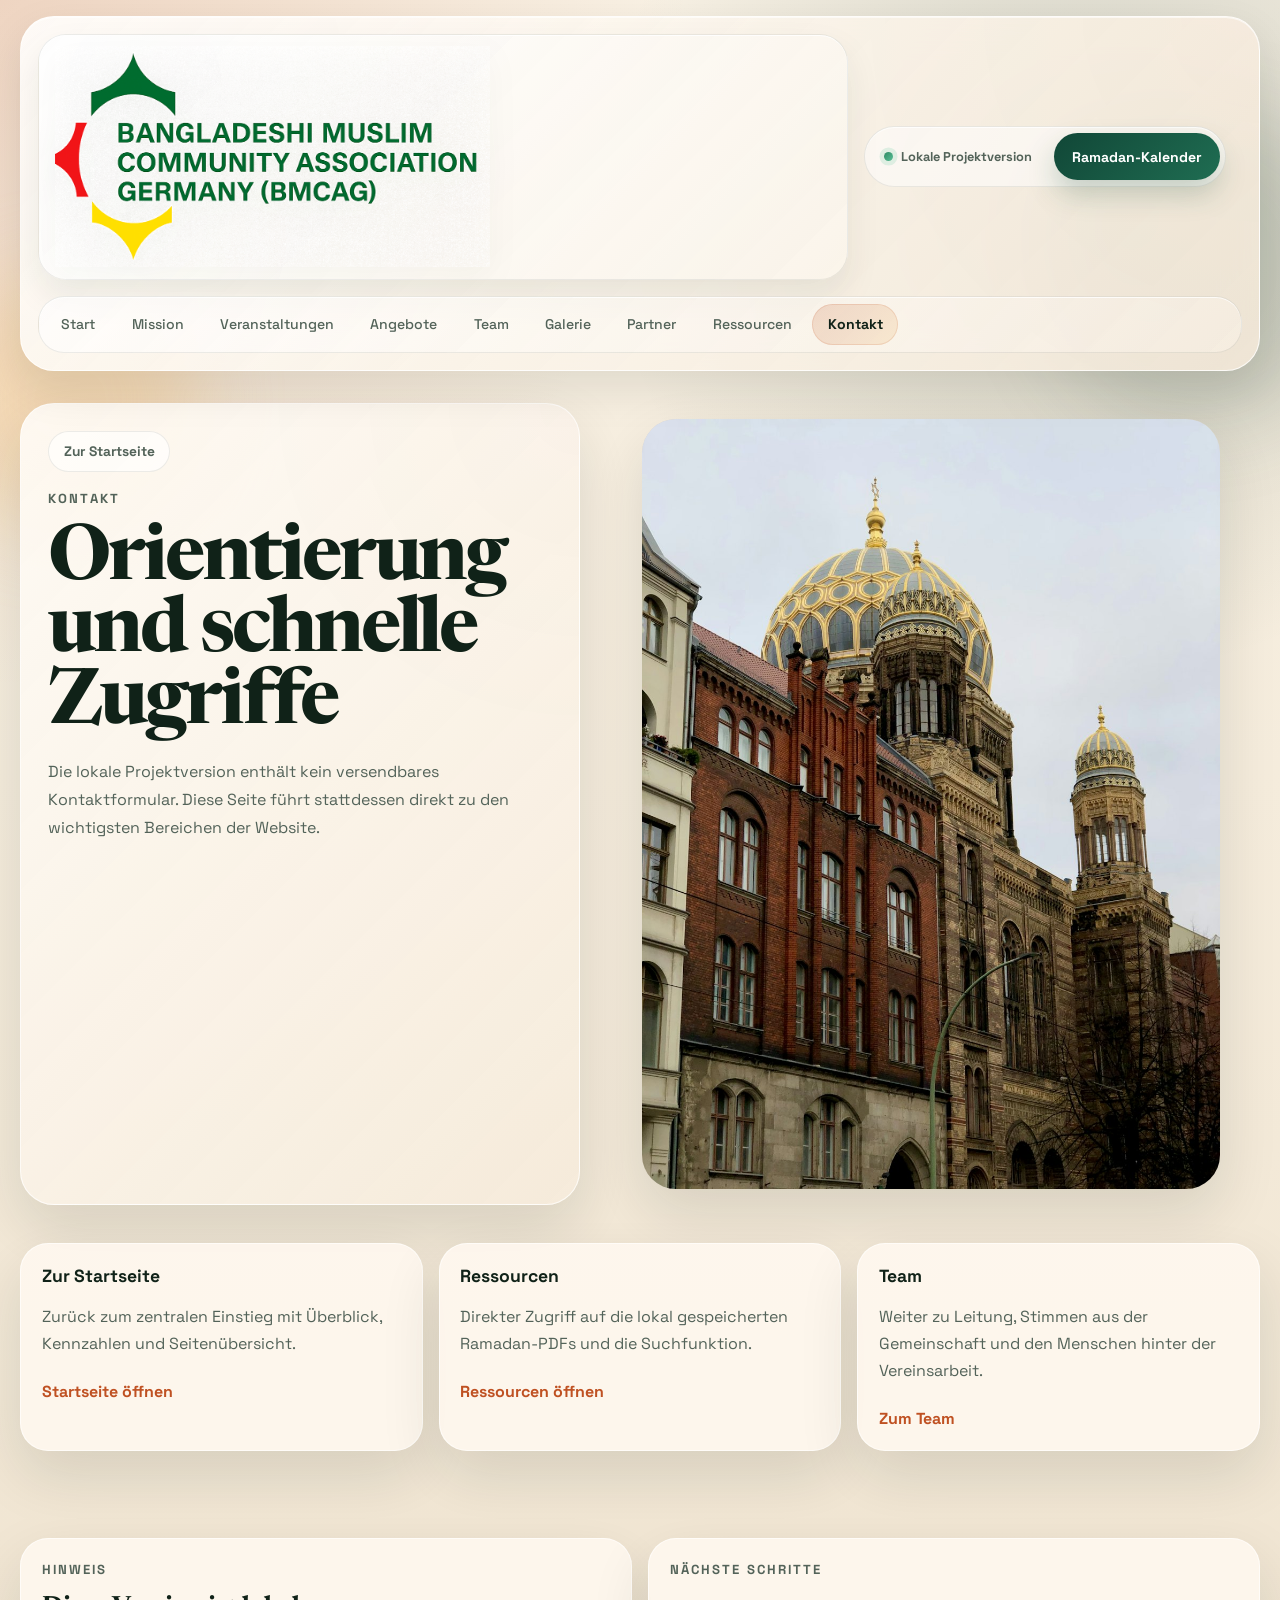
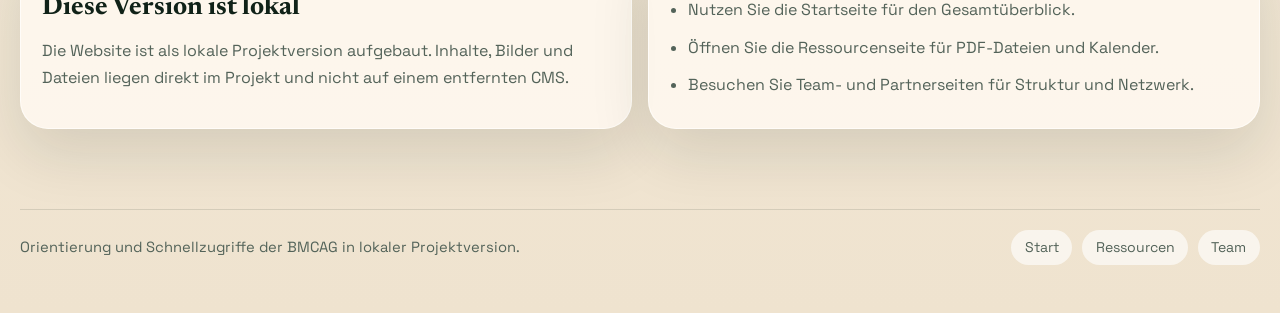
==== contact.html @ 8abf4eec "latest" ====
<!doctype html>
<html lang="de">
<head>
  <meta charset="utf-8">
  <meta name="viewport" content="width=device-width, initial-scale=1">
  <meta name="description" content="Orientierung und Schnellzugriffe innerhalb der BMCAG-Seiten.">
  <title>BMCAG | Kontakt</title>
  <link rel="preconnect" href="https://fonts.googleapis.com">
  <link rel="preconnect" href="https://fonts.gstatic.com" crossorigin>
  <link href="https://fonts.googleapis.com/css2?family=Newsreader:opsz,wght@6..72,500;6..72,700&family=Space+Grotesk:wght@400;500;700&display=swap" rel="stylesheet">
  <link rel="stylesheet" href="styles.css">
  <script defer src="app.js"></script>
</head>
<body>
  <div class="page-frame">
    <header class="site-header">
      <div class="site-header__topline">
        <a class="brand" href="index.html" aria-label="Zur Startseite">
          <img class="brand-logo" src="media/logo-header.png" alt="BMCAG" width="1100" height="557" loading="eager" decoding="async">
        </a>
        <div class="header-utility">
          <p class="header-status"><span class="header-status-dot" aria-hidden="true"></span>Lokale Projektversion</p>
          <a class="header-cta" href="resources.html">Ramadan-Kalender</a>
        </div>
        <button class="menu-toggle" type="button" aria-expanded="false" aria-controls="site-nav">Menü</button>
      </div>
      <nav class="site-nav" id="site-nav" aria-label="Hauptnavigation">
        <a href="index.html">Start</a>
        <a href="mission.html">Mission</a>
        <a href="events.html">Veranstaltungen</a>
        <a href="services.html">Angebote</a>
        <a href="team.html">Team</a>
        <a href="gallery.html">Galerie</a>
        <a href="partners.html">Partner</a>
        <a href="resources.html">Ressourcen</a>
        <a href="contact.html" aria-current="page">Kontakt</a>
      </nav>
    </header>

    <main class="subpage-main" id="top">
      <section class="subpage-hero reveal">
        <div class="subpage-hero__copy">
          <a class="back-chip" href="index.html">Zur Startseite</a>
          <p class="section-label">Kontakt</p>
          <h1>Orientierung und schnelle Zugriffe</h1>
          <p>Die lokale Projektversion enthält kein versendbares Kontaktformular. Diese Seite führt stattdessen direkt zu den wichtigsten Bereichen der Website.</p>
        </div>
        <figure class="subpage-hero__media">
          <img src="media/2025/10/b0c7f757d122bafd5186c7b09fccfb60d89ec7e9.jpg" alt="BMCAG Kontaktseite" loading="eager">
        </figure>
      </section>

      <section class="section reveal">
        <div class="contact-grid">
          <article class="contact-card">
            <h3>Zur Startseite</h3>
            <p>Zurück zum zentralen Einstieg mit Überblick, Kennzahlen und Seitenübersicht.</p>
            <a class="inline-link" href="index.html">Startseite öffnen</a>
          </article>
          <article class="contact-card">
            <h3>Ressourcen</h3>
            <p>Direkter Zugriff auf die lokal gespeicherten Ramadan-PDFs und die Suchfunktion.</p>
            <a class="inline-link" href="resources.html">Ressourcen öffnen</a>
          </article>
          <article class="contact-card">
            <h3>Team</h3>
            <p>Weiter zu Leitung, Stimmen aus der Gemeinschaft und den Menschen hinter der Vereinsarbeit.</p>
            <a class="inline-link" href="team.html">Zum Team</a>
          </article>
        </div>
      </section>

      <section class="section reveal">
        <div class="subpage-grid">
          <article class="text-panel">
            <p class="section-label">Hinweis</p>
            <h3>Diese Version ist lokal</h3>
            <p>Die Website ist als lokale Projektversion aufgebaut. Inhalte, Bilder und Dateien liegen direkt im Projekt und nicht auf einem entfernten CMS.</p>
          </article>
          <article class="note-panel">
            <p class="section-label">Nächste Schritte</p>
            <ul class="bullet-list">
              <li>Nutzen Sie die Startseite für den Gesamtüberblick.</li>
              <li>Öffnen Sie die Ressourcenseite für PDF-Dateien und Kalender.</li>
              <li>Besuchen Sie Team- und Partnerseiten für Struktur und Netzwerk.</li>
            </ul>
          </article>
        </div>
      </section>
    </main>

    <footer class="site-footer">
      <p class="footer-note">Orientierung und Schnellzugriffe der BMCAG in lokaler Projektversion.</p>
      <div class="footer-links">
        <a href="index.html">Start</a>
        <a href="resources.html">Ressourcen</a>
        <a href="team.html">Team</a>
      </div>
    </footer>
  </div>
</body>
</html>
---- styles.css ----
:root {
  --bg: #f4ecde;
  --surface: rgba(255, 250, 242, 0.8);
  --surface-strong: #fff9f0;
  --surface-dark: #18392f;
  --text: #102218;
  --muted: #536359;
  --accent: #bf5122;
  --accent-soft: #f2c078;
  --line: rgba(16, 34, 24, 0.12);
  --shadow: 0 24px 60px rgba(16, 34, 24, 0.12);
  --radius: 28px;
  --container: 1240px;
  --font-display: "Newsreader", serif;
  --font-body: "Space Grotesk", sans-serif;
}

* {
  box-sizing: border-box;
}

html {
  scroll-behavior: smooth;
}

body {
  margin: 0;
  min-height: 100vh;
  color: var(--text);
  font-family: var(--font-body);
  background:
    radial-gradient(circle at top left, rgba(191, 81, 34, 0.18), transparent 30%),
    radial-gradient(circle at 85% 10%, rgba(24, 57, 47, 0.18), transparent 24%),
    linear-gradient(180deg, #f9f2e5 0%, #efe3cf 100%);
}

body::before,
body::after {
  content: "";
  position: fixed;
  border-radius: 999px;
  pointer-events: none;
  filter: blur(40px);
  z-index: 0;
}

body::before {
  width: 260px;
  height: 260px;
  left: -60px;
  top: 30vh;
  background: rgba(242, 192, 120, 0.34);
}

body::after {
  width: 320px;
  height: 320px;
  right: -80px;
  top: 12vh;
  background: rgba(24, 57, 47, 0.14);
}

a {
  color: inherit;
  text-decoration: none;
}

img {
  display: block;
  width: 100%;
}

.page-frame {
  position: relative;
  z-index: 1;
  width: min(calc(100% - 2rem), var(--container));
  margin: 0 auto;
  padding: 1rem 0 3rem;
}

.site-header {
  position: sticky;
  top: 1rem;
  z-index: 20;
  display: grid;
  gap: 1rem;
  padding: 1.05rem;
  margin-bottom: 2rem;
  background:
    linear-gradient(135deg, rgba(255, 252, 247, 0.92), rgba(246, 235, 219, 0.84)),
    radial-gradient(circle at top right, rgba(191, 81, 34, 0.12), transparent 34%),
    radial-gradient(circle at 10% 18%, rgba(24, 57, 47, 0.08), transparent 24%);
  border: 1px solid rgba(255, 255, 255, 0.78);
  border-radius: 34px;
  backdrop-filter: blur(18px);
  box-shadow:
    inset 0 1px 0 rgba(255, 255, 255, 0.58),
    0 18px 44px rgba(16, 34, 24, 0.1);
  transition: transform 180ms ease, box-shadow 180ms ease, background 180ms ease;
}

.site-header::before {
  content: "";
  position: absolute;
  inset: 0;
  border-radius: inherit;
  pointer-events: none;
  background: linear-gradient(135deg, rgba(255, 255, 255, 0.36), transparent 48%);
}

body.is-scrolled .site-header {
  transform: translateY(-2px);
  box-shadow:
    inset 0 1px 0 rgba(255, 255, 255, 0.62),
    0 24px 54px rgba(16, 34, 24, 0.14);
  background:
    linear-gradient(135deg, rgba(255, 252, 247, 0.96), rgba(246, 235, 219, 0.9)),
    radial-gradient(circle at top right, rgba(191, 81, 34, 0.16), transparent 34%),
    radial-gradient(circle at 10% 18%, rgba(24, 57, 47, 0.1), transparent 24%);
}

.site-header__topline {
  position: relative;
  z-index: 1;
  display: grid;
  grid-template-columns: minmax(0, 1fr) auto auto;
  align-items: stretch;
  gap: 1rem;
}

.brand {
  position: relative;
  display: inline-flex;
  align-items: center;
  min-width: 0;
  padding: 0.72rem 0.95rem 0.74rem 1rem;
  border-radius: 28px;
  background:
    linear-gradient(135deg, rgba(255, 255, 255, 0.96), rgba(250, 244, 234, 0.88)),
    radial-gradient(circle at 12% 20%, rgba(24, 57, 47, 0.08), transparent 22%),
    radial-gradient(circle at 15% 82%, rgba(242, 192, 120, 0.22), transparent 20%);
  border: 1px solid rgba(16, 34, 24, 0.08);
  box-shadow:
    inset 0 1px 0 rgba(255, 255, 255, 0.82),
    0 16px 34px rgba(16, 34, 24, 0.08);
  overflow: hidden;
  transition: transform 160ms ease, box-shadow 160ms ease, border-color 160ms ease;
}

.brand::after {
  content: "";
  position: absolute;
  inset: 0;
  background: linear-gradient(135deg, rgba(255, 255, 255, 0.48), transparent 52%);
  pointer-events: none;
}

.brand:hover,
.brand:focus-visible {
  transform: translateY(-1px);
  border-color: rgba(16, 34, 24, 0.14);
  box-shadow:
    inset 0 1px 0 rgba(255, 255, 255, 0.84),
    0 20px 38px rgba(16, 34, 24, 0.1);
  outline: none;
}

.brand-logo {
  position: relative;
  z-index: 1;
  display: block;
  width: clamp(16rem, 34vw, 31rem);
  max-width: 100%;
  height: auto;
  object-fit: contain;
  filter: drop-shadow(0 8px 16px rgba(16, 34, 24, 0.08));
}

.header-utility {
  display: inline-flex;
  align-items: center;
  justify-content: flex-end;
  align-self: center;
  gap: 0.45rem;
  min-width: 0;
  padding: 0.35rem;
  border-radius: 999px;
  background: rgba(255, 255, 255, 0.52);
  border: 1px solid rgba(16, 34, 24, 0.08);
  box-shadow: inset 0 1px 0 rgba(255, 255, 255, 0.78);
}

.header-status {
  display: inline-flex;
  align-items: center;
  gap: 0.5rem;
  margin: 0;
  padding: 0.68rem 0.92rem 0.68rem 0.86rem;
  border-radius: 999px;
  background: transparent;
  border: 0;
  color: var(--muted);
  font-size: 0.8rem;
  font-weight: 700;
  white-space: nowrap;
}

.header-status-dot {
  width: 0.55rem;
  height: 0.55rem;
  border-radius: 50%;
  background: linear-gradient(135deg, #2d8a64, #5abf96);
  box-shadow: 0 0 0 0.28rem rgba(90, 191, 150, 0.18);
}

.header-cta {
  display: inline-flex;
  align-items: center;
  justify-content: center;
  min-height: 2.95rem;
  padding: 0.82rem 1.12rem;
  border-radius: 999px;
  background: linear-gradient(135deg, #114737, #1f6d52);
  color: #fff;
  font-size: 0.88rem;
  font-weight: 700;
  box-shadow: 0 14px 28px rgba(17, 71, 55, 0.22);
  transition: transform 160ms ease, box-shadow 160ms ease, filter 160ms ease;
}

.header-cta:hover,
.header-cta:focus-visible {
  transform: translateY(-1px);
  box-shadow: 0 18px 34px rgba(17, 71, 55, 0.28);
  filter: brightness(1.03) saturate(1.06);
  outline: none;
}

.site-nav {
  position: relative;
  z-index: 1;
  display: flex;
  align-items: center;
  justify-content: flex-start;
  gap: 0.35rem;
  flex-wrap: wrap;
  padding: 0.45rem;
  background: linear-gradient(135deg, rgba(255, 255, 255, 0.68), rgba(248, 240, 229, 0.6));
  border: 1px solid rgba(16, 34, 24, 0.08);
  border-radius: 26px;
  box-shadow: inset 0 1px 0 rgba(255, 255, 255, 0.74);
  overflow-x: auto;
  scrollbar-width: none;
}

.site-nav::-webkit-scrollbar {
  display: none;
}

.site-nav a {
  padding: 0.72rem 0.96rem;
  border-radius: 999px;
  color: var(--muted);
  font-size: 0.88rem;
  font-weight: 500;
  white-space: nowrap;
  transition: background 160ms ease, color 160ms ease, transform 160ms ease, box-shadow 160ms ease;
}

.site-nav a:hover,
.site-nav a:focus-visible {
  background: rgba(191, 81, 34, 0.12);
  color: var(--text);
  transform: translateY(-1px);
  outline: none;
}

.site-nav a[aria-current="page"] {
  background: linear-gradient(135deg, rgba(191, 81, 34, 0.18), rgba(242, 192, 120, 0.22));
  color: var(--text);
  font-weight: 700;
  box-shadow: inset 0 0 0 1px rgba(191, 81, 34, 0.14);
}

.menu-toggle {
  display: none;
  border: 1px solid rgba(16, 34, 24, 0.08);
  padding: 0.82rem 1rem;
  border-radius: 999px;
  background: linear-gradient(135deg, rgba(255, 255, 255, 0.92), rgba(244, 236, 222, 0.88));
  box-shadow: inset 0 1px 0 rgba(255, 255, 255, 0.78);
  color: var(--surface-dark);
  font-size: 0.88rem;
  font-weight: 700;
  font: inherit;
}

.section {
  margin: 0 0 3rem;
}

.page-links-grid,
.subpage-grid,
.subpage-grid-tight,
.detail-grid {
  display: grid;
  gap: 1rem;
}

.page-links-grid {
  grid-template-columns: repeat(4, minmax(0, 1fr));
}

.page-link-card,
.text-panel,
.note-panel,
.page-kpi,
.subpage-feature {
  display: block;
  padding: 1.3rem;
  border-radius: var(--radius);
  background: rgba(255, 249, 240, 0.86);
  border: 1px solid rgba(255, 255, 255, 0.64);
  box-shadow: var(--shadow);
}

.page-link-card {
  min-height: 15rem;
  transition: transform 160ms ease, box-shadow 160ms ease, border-color 160ms ease;
}

.page-link-card:hover,
.page-link-card:focus-visible {
  transform: translateY(-3px);
  box-shadow: 0 28px 60px rgba(16, 34, 24, 0.16);
  border-color: rgba(191, 81, 34, 0.18);
  outline: none;
}

.page-link-card h3,
.text-panel h3,
.note-panel h3,
.subpage-feature h3 {
  margin: 0;
  font-family: var(--font-display);
  font-size: 1.65rem;
  line-height: 0.95;
}

.page-link-card p,
.text-panel p,
.note-panel p,
.subpage-feature p,
.bullet-list li {
  color: var(--muted);
  line-height: 1.7;
}

.page-link-arrow {
  display: inline-flex;
  margin-top: 1rem;
  color: var(--accent);
  font-size: 0.88rem;
  font-weight: 700;
}

.subpage-main {
  display: grid;
  gap: 2.4rem;
}

.subpage-hero {
  display: grid;
  grid-template-columns: minmax(0, 0.92fr) minmax(0, 1.08fr);
  gap: 1.4rem;
  align-items: stretch;
}

.subpage-hero__copy,
.subpage-hero__media,
.subpage-feature {
  border-radius: calc(var(--radius) + 6px);
  overflow: hidden;
  box-shadow: var(--shadow);
}

.subpage-hero__copy {
  padding: 1.7rem;
  background:
    linear-gradient(135deg, rgba(255, 252, 247, 0.9), rgba(246, 235, 219, 0.82)),
    radial-gradient(circle at top right, rgba(191, 81, 34, 0.12), transparent 36%);
  border: 1px solid rgba(255, 255, 255, 0.72);
}

.subpage-hero__copy h1 {
  margin: 0;
  font-family: var(--font-display);
  font-size: clamp(2.8rem, 6vw, 5rem);
  line-height: 0.94;
  letter-spacing: -0.04em;
}

.subpage-hero__copy p {
  max-width: 40rem;
  color: var(--muted);
  line-height: 1.75;
}

.subpage-hero__media {
  min-height: 24rem;
  background: #d9d0c3;
}

.subpage-hero__media img {
  height: 100%;
  object-fit: cover;
}

.subpage-grid {
  grid-template-columns: repeat(2, minmax(0, 1fr));
}

.subpage-grid-tight {
  grid-template-columns: repeat(3, minmax(0, 1fr));
}

.detail-grid {
  grid-template-columns: repeat(4, minmax(0, 1fr));
}

.text-panel,
.note-panel,
.page-kpi,
.subpage-feature {
  height: 100%;
}

.text-panel h3,
.note-panel h3,
.subpage-feature h3 {
  margin-bottom: 0.9rem;
}

.bullet-list {
  margin: 0;
  padding-left: 1.15rem;
}

.bullet-list li + li {
  margin-top: 0.65rem;
}

.page-kpi {
  text-align: center;
}

.page-kpi strong {
  display: block;
  font-family: var(--font-display);
  font-size: 2.3rem;
  line-height: 0.95;
}

.page-kpi span {
  display: block;
  margin-top: 0.4rem;
  color: var(--muted);
  font-size: 0.9rem;
}

.back-chip {
  display: inline-flex;
  align-items: center;
  gap: 0.45rem;
  margin-bottom: 1rem;
  padding: 0.65rem 0.9rem;
  border-radius: 999px;
  background: rgba(255, 255, 255, 0.62);
  border: 1px solid rgba(16, 34, 24, 0.08);
  color: var(--muted);
  font-size: 0.86rem;
  font-weight: 700;
}

.section-label {
  margin: 0 0 0.9rem;
  color: var(--accent);
  font-size: 0.82rem;
  font-weight: 700;
  letter-spacing: 0.16em;
  text-transform: uppercase;
}

.reveal,
.reveal-item {
  opacity: 0;
  transform: translateY(26px);
  transition: opacity 560ms ease, transform 560ms ease;
  transition-delay: var(--delay, 0ms);
}

.reveal.is-visible,
.reveal-item.is-visible {
  opacity: 1;
  transform: translateY(0);
}

.eyebrow,
.card-kicker {
  margin: 0 0 0.75rem;
  color: var(--accent);
  font-size: 0.82rem;
  font-weight: 700;
  letter-spacing: 0.16em;
  text-transform: uppercase;
}

.section-heading {
  max-width: 760px;
  margin-bottom: 1.6rem;
}

.section-heading.split {
  max-width: none;
  display: grid;
  grid-template-columns: minmax(0, 1.1fr) minmax(0, 0.9fr);
  gap: 1.5rem;
  align-items: end;
}

.section-heading h2,
.hero h1,
.hero-story-card h2,
.contact-card h3,
.event-card h3,
.service-card h3,
.leadership-card h3,
.voice-card h3,
.partner-card h3 {
  margin: 0;
}

.section-heading h2,
.hero h1,
.hero-story-card h2 {
  font-family: var(--font-display);
  font-weight: 700;
  line-height: 0.95;
}

.hero {
  display: grid;
  grid-template-columns: minmax(0, 0.92fr) minmax(0, 1.08fr);
  gap: 2rem;
  align-items: center;
  padding: 1.5rem 0 2rem;
}

.hero h1 {
  font-size: clamp(3rem, 8vw, 6.25rem);
  letter-spacing: -0.04em;
}

.hero-summary,
.section-copy,
.hero-story-card p,
.mission-note li,
.contact-card p,
.service-card p,
.voice-quote,
.partner-card p {
  color: var(--muted);
  line-height: 1.7;
}

.hero-summary {
  max-width: 38rem;
  font-size: 1.05rem;
  margin: 1rem 0 0;
}

.hero-actions {
  display: flex;
  flex-wrap: wrap;
  gap: 0.9rem;
  margin-top: 1.5rem;
}

.button {
  display: inline-flex;
  align-items: center;
  justify-content: center;
  min-height: 3.2rem;
  padding: 0.8rem 1.2rem;
  border-radius: 999px;
  font-weight: 700;
  transition: transform 160ms ease, box-shadow 160ms ease, background 160ms ease;
}

.button:hover,
.button:focus-visible,
.inline-link:hover,
.inline-link:focus-visible {
  transform: translateY(-1px);
}

.button-primary {
  color: #fff;
  background: linear-gradient(135deg, var(--accent), #d86f30);
  box-shadow: 0 16px 32px rgba(191, 81, 34, 0.24);
}

.button-secondary {
  color: var(--text);
  background: rgba(255, 255, 255, 0.62);
  border: 1px solid rgba(16, 34, 24, 0.08);
}

.hero-provenance {
  max-width: 34rem;
  margin: 1rem 0 0;
  color: var(--muted);
  font-size: 0.9rem;
}

.hero-visual {
  position: relative;
  display: grid;
  gap: 1rem;
}

.hero-photo,
.mission-banner,
.event-card,
.service-card,
.leadership-card,
.voice-card,
.partner-card,
.network-panel,
.contact-card {
  overflow: hidden;
  border-radius: var(--radius);
  box-shadow: var(--shadow);
}

.hero-photo {
  min-height: 34rem;
  transform: rotate(-2deg);
  background: #d9d0c3;
}

.hero-photo img {
  height: 100%;
  object-fit: cover;
}

.hero-story-card {
  position: absolute;
  left: -0.5rem;
  bottom: 6.8rem;
  width: min(24rem, calc(100% - 1rem));
  padding: 1.3rem;
  background: rgba(255, 249, 240, 0.94);
  border: 1px solid rgba(255, 255, 255, 0.72);
  border-radius: var(--radius);
  backdrop-filter: blur(16px);
  box-shadow: 0 20px 40px rgba(16, 34, 24, 0.14);
}

.hero-story-card h2 {
  font-size: clamp(2rem, 4vw, 3rem);
  margin-bottom: 0.8rem;
}

.inline-link {
  display: inline-flex;
  align-items: center;
  gap: 0.3rem;
  margin-top: 0.5rem;
  color: var(--accent);
  font-weight: 700;
}

.metric-ribbon {
  display: grid;
  grid-template-columns: repeat(3, minmax(0, 1fr));
  gap: 0.8rem;
}

.metric-card,
.partner-stat {
  padding: 1rem 1.1rem;
  border-radius: 22px;
  background: linear-gradient(160deg, rgba(24, 57, 47, 0.98), rgba(33, 76, 63, 0.98));
  color: #fff;
}

.metric-value,
.partner-stat-value {
  display: block;
  font-family: var(--font-display);
  font-size: 2.1rem;
  line-height: 0.9;
}

.metric-label,
.partner-stat-label {
  display: block;
  margin-top: 0.45rem;
  color: rgba(255, 255, 255, 0.7);
  font-size: 0.88rem;
}

.mission-layout {
  display: grid;
  grid-template-columns: minmax(0, 1.2fr) minmax(0, 0.8fr);
  gap: 1.2rem;
}

.mission-banner {
  min-height: 22rem;
  background: #d9d0c3;
}

.mission-banner img {
  height: 100%;
  object-fit: cover;
}

.mission-note,
.network-panel {
  padding: 1.4rem;
  background: rgba(255, 249, 240, 0.74);
  border: 1px solid rgba(255, 255, 255, 0.64);
  backdrop-filter: blur(16px);
}

.mission-highlights {
  margin: 0;
  padding-left: 1.2rem;
}

.mission-highlights li + li {
  margin-top: 0.75rem;
}

.events-grid,
.services-grid,
.leadership-grid,
.voices-grid,
.partners-grid,
.contact-grid {
  display: grid;
  gap: 1rem;
}

.events-grid,
.services-grid,
.leadership-grid,
.voices-grid,
.partners-grid,
.contact-grid {
  grid-template-columns: repeat(3, minmax(0, 1fr));
}

.event-card,
.service-card,
.leadership-card,
.voice-card,
.partner-card,
.contact-card {
  background: rgba(255, 249, 240, 0.86);
  border: 1px solid rgba(255, 255, 255, 0.64);
}

.event-card figure {
  aspect-ratio: 4 / 3;
  background: #d9d0c3;
}

.event-card img,
.leadership-card img {
  height: 100%;
  object-fit: cover;
}

.event-card,
.leadership-card {
  display: flex;
  flex-direction: column;
}

.event-card h3,
.service-card h3,
.voice-card h3,
.partner-card h3,
.contact-card h3 {
  font-size: 1.1rem;
}

.event-card h3,
.event-card .event-date {
  padding-inline: 1.2rem;
}

.event-card .event-date {
  margin: 1rem 0 0.4rem;
  color: var(--accent);
  font-size: 0.88rem;
  font-weight: 700;
}

.event-card h3 {
  padding-bottom: 1.3rem;
}

.service-card,
.voice-card,
.partner-card,
.contact-card {
  padding: 1.3rem;
}

.service-number {
  display: inline-flex;
  margin-bottom: 1rem;
  color: rgba(191, 81, 34, 0.35);
  font-family: var(--font-display);
  font-size: 2.4rem;
  line-height: 1;
}

.leadership-card figure {
  aspect-ratio: 4 / 5;
  background: #d9d0c3;
}

.leadership-copy {
  padding: 1.25rem;
}

.role-pill {
  display: inline-flex;
  margin: 0 0 0.8rem;
  padding: 0.35rem 0.7rem;
  border-radius: 999px;
  background: rgba(191, 81, 34, 0.12);
  color: var(--accent);
  font-size: 0.84rem;
  font-weight: 700;
}

.voice-card {
  display: flex;
  flex-direction: column;
  justify-content: space-between;
  min-height: 16rem;
}

.voice-quote {
  margin: 0 0 1.5rem;
  font-size: 0.98rem;
}

.voice-person {
  display: flex;
  align-items: center;
  gap: 0.9rem;
}

.voice-person img {
  width: 3.8rem;
  height: 3.8rem;
  border-radius: 50%;
  object-fit: cover;
}

.voice-person p,
.partner-location {
  margin: 0.2rem 0 0;
  color: var(--accent);
  font-size: 0.86rem;
  font-weight: 700;
}

.gallery-grid {
  display: grid;
  grid-template-columns: repeat(12, minmax(0, 1fr));
  gap: 1rem;
}

.gallery-card {
  position: relative;
  min-height: 16rem;
  overflow: hidden;
  border-radius: var(--radius);
  box-shadow: var(--shadow);
  background: #d9d0c3;
}

.gallery-card:nth-child(1) {
  grid-column: span 7;
  min-height: 28rem;
}

.gallery-card:nth-child(2) {
  grid-column: span 5;
}

.gallery-card:nth-child(3),
.gallery-card:nth-child(4),
.gallery-card:nth-child(5),
.gallery-card:nth-child(6) {
  grid-column: span 3;
}

.gallery-card img {
  height: 100%;
  object-fit: cover;
}

.gallery-card figcaption {
  position: absolute;
  inset: auto 0 0;
  padding: 1rem;
  color: #fff;
  font-weight: 700;
  background: linear-gradient(180deg, transparent, rgba(16, 34, 24, 0.78));
}

.network {
  display: grid;
  grid-template-columns: minmax(0, 0.95fr) minmax(0, 1.05fr);
  gap: 1rem;
}

.partner-stats {
  display: grid;
  grid-template-columns: repeat(3, minmax(0, 1fr));
  gap: 0.8rem;
  margin-bottom: 1rem;
}

.resource-toolbar {
  display: grid;
  gap: 0.6rem;
  margin-bottom: 1rem;
}

.resource-search-label {
  font-size: 0.9rem;
  font-weight: 700;
}

.resource-search {
  width: 100%;
  padding: 0.95rem 1rem;
  border: 1px solid var(--line);
  border-radius: 18px;
  background: rgba(255, 255, 255, 0.82);
  font: inherit;
  color: var(--text);
}

.resource-search:focus-visible {
  outline: 2px solid rgba(191, 81, 34, 0.32);
  outline-offset: 2px;
}

.resource-count {
  margin: 0;
  color: var(--muted);
  font-size: 0.9rem;
}

.resource-grid {
  display: grid;
  grid-template-columns: repeat(2, minmax(0, 1fr));
  gap: 0.8rem;
}

.resource-card {
  display: flex;
  align-items: center;
  justify-content: space-between;
  gap: 0.8rem;
  padding: 0.95rem 1rem;
  border-radius: 18px;
  background: rgba(255, 255, 255, 0.86);
  border: 1px solid rgba(16, 34, 24, 0.08);
  font-weight: 700;
  transition: transform 160ms ease, border-color 160ms ease, background 160ms ease;
}

.resource-card:hover,
.resource-card:focus-visible {
  background: rgba(255, 255, 255, 0.98);
  border-color: rgba(191, 81, 34, 0.28);
  transform: translateY(-1px);
  outline: none;
}

.resource-card span:last-child {
  color: var(--accent);
  font-size: 0.82rem;
}

.empty-state {
  margin: 0;
  padding: 1rem;
  border-radius: 18px;
  background: rgba(255, 255, 255, 0.66);
  color: var(--muted);
}

.site-footer {
  display: flex;
  align-items: center;
  justify-content: space-between;
  gap: 1rem;
  margin-top: 2rem;
  padding: 1.2rem 0 0;
  border-top: 1px solid var(--line);
}

.footer-note {
  margin: 0;
  color: var(--muted);
  font-size: 0.92rem;
}

.footer-links {
  display: flex;
  flex-wrap: wrap;
  justify-content: flex-end;
  gap: 0.6rem;
}

.footer-links a {
  padding: 0.55rem 0.85rem;
  border-radius: 999px;
  background: rgba(255, 255, 255, 0.62);
  color: var(--muted);
  font-size: 0.88rem;
}

@media (max-width: 1100px) {
  .hero,
  .subpage-hero,
  .mission-layout,
  .network,
  .section-heading.split {
    grid-template-columns: 1fr;
  }

  .page-links-grid,
  .detail-grid {
    grid-template-columns: repeat(2, minmax(0, 1fr));
  }

  .events-grid,
  .services-grid,
  .leadership-grid,
  .voices-grid,
  .partners-grid,
  .contact-grid,
  .subpage-grid,
  .subpage-grid-tight {
    grid-template-columns: repeat(2, minmax(0, 1fr));
  }

  .gallery-card:nth-child(1),
  .gallery-card:nth-child(2),
  .gallery-card:nth-child(3),
  .gallery-card:nth-child(4),
  .gallery-card:nth-child(5),
  .gallery-card:nth-child(6) {
    grid-column: span 6;
    min-height: 18rem;
  }

  .hero-story-card {
    position: static;
    width: auto;
  }

  .hero-photo {
    transform: none;
    min-height: 28rem;
  }
}

@media (max-width: 820px) {
  .page-frame {
    width: min(calc(100% - 1rem), var(--container));
  }

  .site-header {
    padding: 0.85rem;
    border-radius: 30px;
  }

  .site-header__topline {
    grid-template-columns: minmax(0, 1fr) auto;
    align-items: start;
  }

  .brand {
    padding: 0.58rem 0.72rem;
    border-radius: 24px;
  }

  .header-utility {
    grid-column: 1 / -1;
    justify-content: space-between;
    flex-wrap: wrap;
    padding: 0.4rem;
    border-radius: 22px;
  }

  .header-status,
  .header-cta {
    flex: 1 1 12rem;
  }

  .menu-toggle {
    display: inline-flex;
    justify-content: center;
  }

  .site-nav {
    position: absolute;
    top: calc(100% + 0.6rem);
    left: 0;
    right: 0;
    display: none;
    flex-direction: column;
    align-items: stretch;
    padding: 0.8rem;
    border-radius: 28px;
    background: rgba(255, 250, 244, 0.96);
    border: 1px solid rgba(255, 255, 255, 0.8);
    box-shadow: var(--shadow);
  }

  .site-nav.is-open {
    display: flex;
  }

  .site-nav a {
    width: 100%;
  }

  .brand-logo {
    width: min(100%, 18rem);
  }

  .events-grid,
  .services-grid,
  .leadership-grid,
  .voices-grid,
  .partners-grid,
  .contact-grid,
  .resource-grid,
  .page-links-grid,
  .subpage-grid,
  .subpage-grid-tight,
  .detail-grid {
    grid-template-columns: 1fr;
  }

  .gallery-grid {
    grid-template-columns: 1fr;
  }

  .gallery-card:nth-child(1),
  .gallery-card:nth-child(2),
  .gallery-card:nth-child(3),
  .gallery-card:nth-child(4),
  .gallery-card:nth-child(5),
  .gallery-card:nth-child(6) {
    grid-column: auto;
    min-height: 16rem;
  }

  .metric-ribbon,
  .partner-stats {
    grid-template-columns: 1fr;
  }

  .site-footer {
    flex-direction: column;
    align-items: flex-start;
  }

  .footer-links {
    justify-content: flex-start;
  }
}

@media (prefers-reduced-motion: reduce) {
  html {
    scroll-behavior: auto;
  }

  *,
  *::before,
  *::after {
    animation: none !important;
    transition: none !important;
  }
}
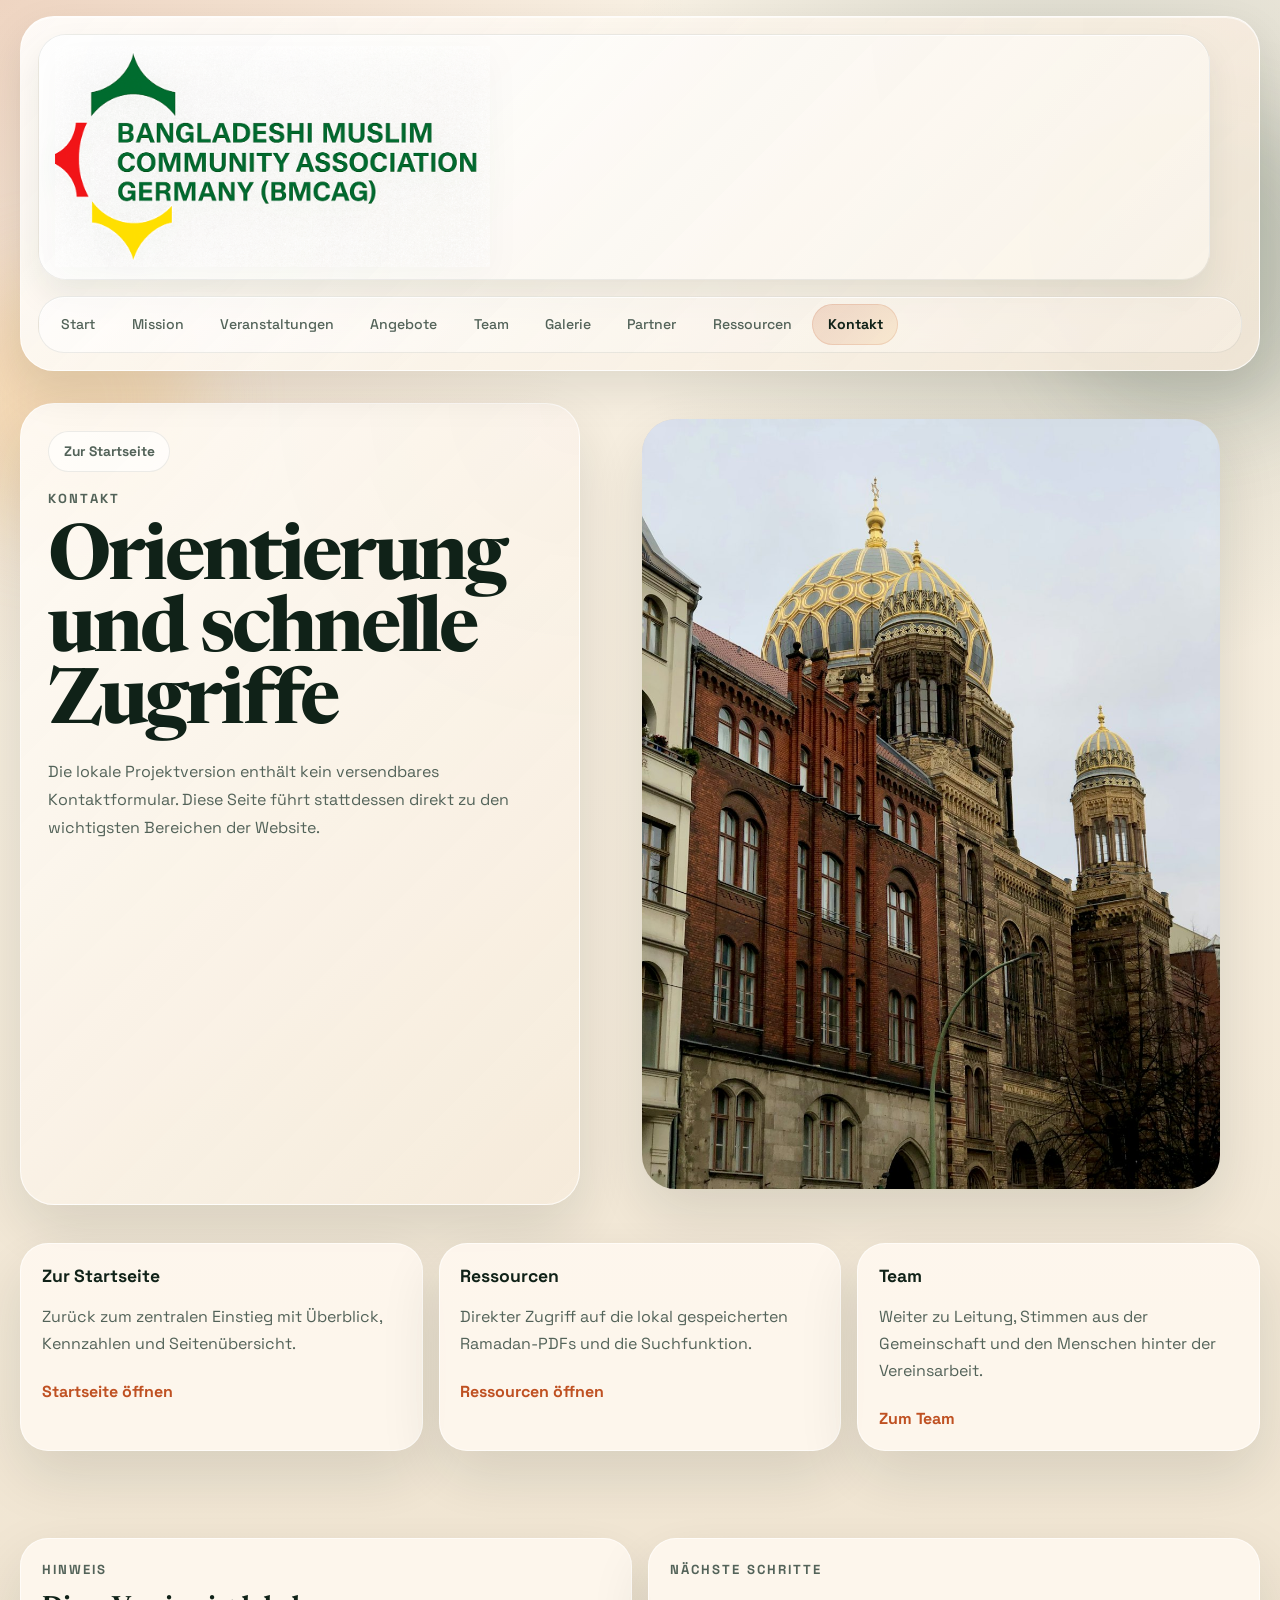
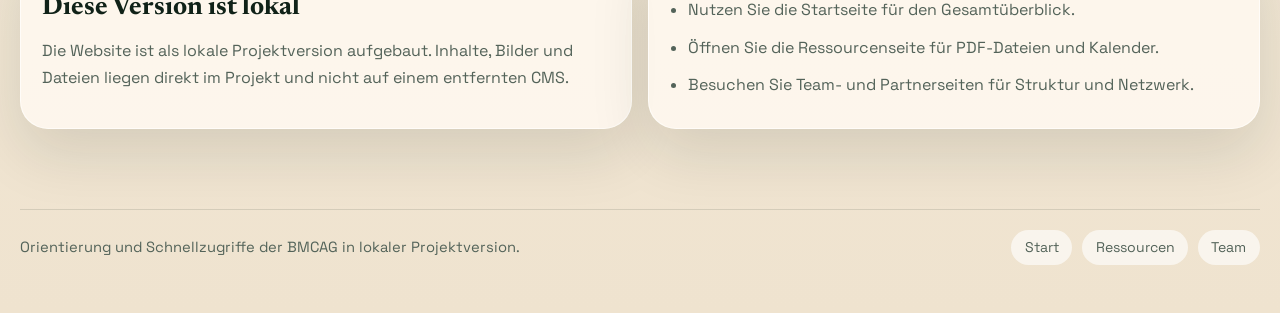
==== commit c23f9ca1: "latest" ====
--- a/contact.html
+++ b/contact.html
@@ -18,10 +18,7 @@
         <a class="brand" href="index.html" aria-label="Zur Startseite">
           <img class="brand-logo" src="media/logo-header.png" alt="BMCAG" width="1100" height="557" loading="eager" decoding="async">
         </a>
-        <div class="header-utility">
-          <p class="header-status"><span class="header-status-dot" aria-hidden="true"></span>Lokale Projektversion</p>
-          <a class="header-cta" href="resources.html">Ramadan-Kalender</a>
-        </div>
+        
         <button class="menu-toggle" type="button" aria-expanded="false" aria-controls="site-nav">Menü</button>
       </div>
       <nav class="site-nav" id="site-nav" aria-label="Hauptnavigation">
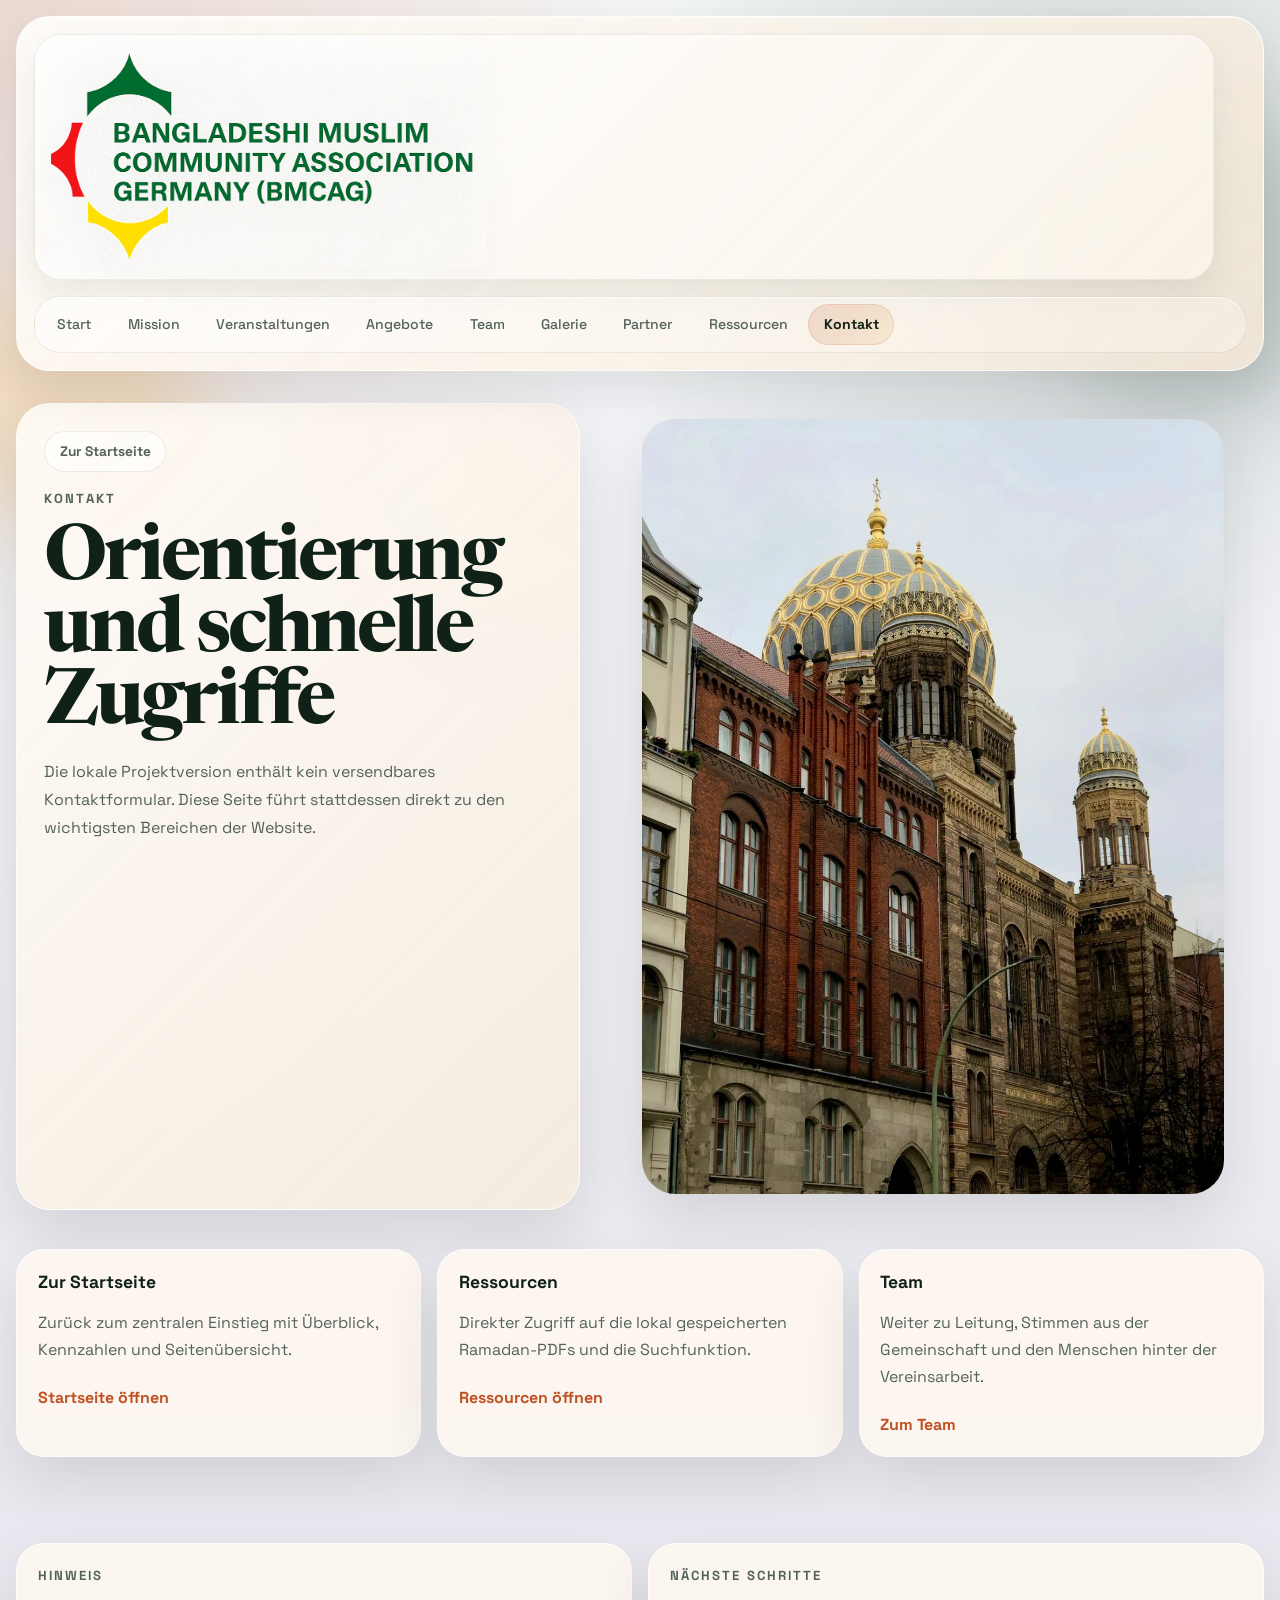
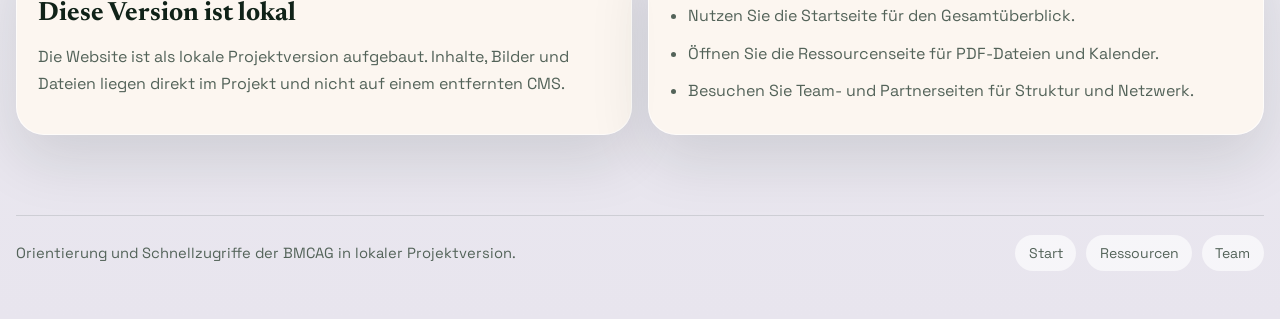
==== commit e3ca49bc: "latest" ====
--- a/contact.html
+++ b/contact.html
@@ -16,7 +16,7 @@
     <header class="site-header">
       <div class="site-header__topline">
         <a class="brand" href="index.html" aria-label="Zur Startseite">
-          <img class="brand-logo" src="media/logo-header.png" alt="BMCAG" width="1100" height="557" loading="eager" decoding="async">
+          <img class="brand-logo" src="media/logo-header.webp" alt="BMCAG" width="1100" height="557" loading="eager" decoding="async">
         </a>
         
         <button class="menu-toggle" type="button" aria-expanded="false" aria-controls="site-nav">Menü</button>
@@ -43,7 +43,7 @@
           <p>Die lokale Projektversion enthält kein versendbares Kontaktformular. Diese Seite führt stattdessen direkt zu den wichtigsten Bereichen der Website.</p>
         </div>
         <figure class="subpage-hero__media">
-          <img src="media/2025/10/b0c7f757d122bafd5186c7b09fccfb60d89ec7e9.jpg" alt="BMCAG Kontaktseite" loading="eager">
+          <img src="media/2025/10/b0c7f757d122bafd5186c7b09fccfb60d89ec7e9.webp" alt="BMCAG Kontaktseite" loading="eager">
         </figure>
       </section>
 
--- a/styles.css
+++ b/styles.css
@@ -10,7 +10,7 @@
   --line: rgba(16, 34, 24, 0.12);
   --shadow: 0 24px 60px rgba(16, 34, 24, 0.12);
   --radius: 28px;
-  --container: 1240px;
+  --container: 1640px;
   --font-display: "Newsreader", serif;
   --font-body: "Space Grotesk", sans-serif;
 }
@@ -31,7 +31,7 @@
   background:
     radial-gradient(circle at top left, rgba(191, 81, 34, 0.18), transparent 30%),
     radial-gradient(circle at 85% 10%, rgba(24, 57, 47, 0.18), transparent 24%),
-    linear-gradient(180deg, #f9f2e5 0%, #efe3cf 100%);
+    linear-gradient(180deg, #f5f7f8 0%, #e8e5ee 100%);
 }
 
 body::before,
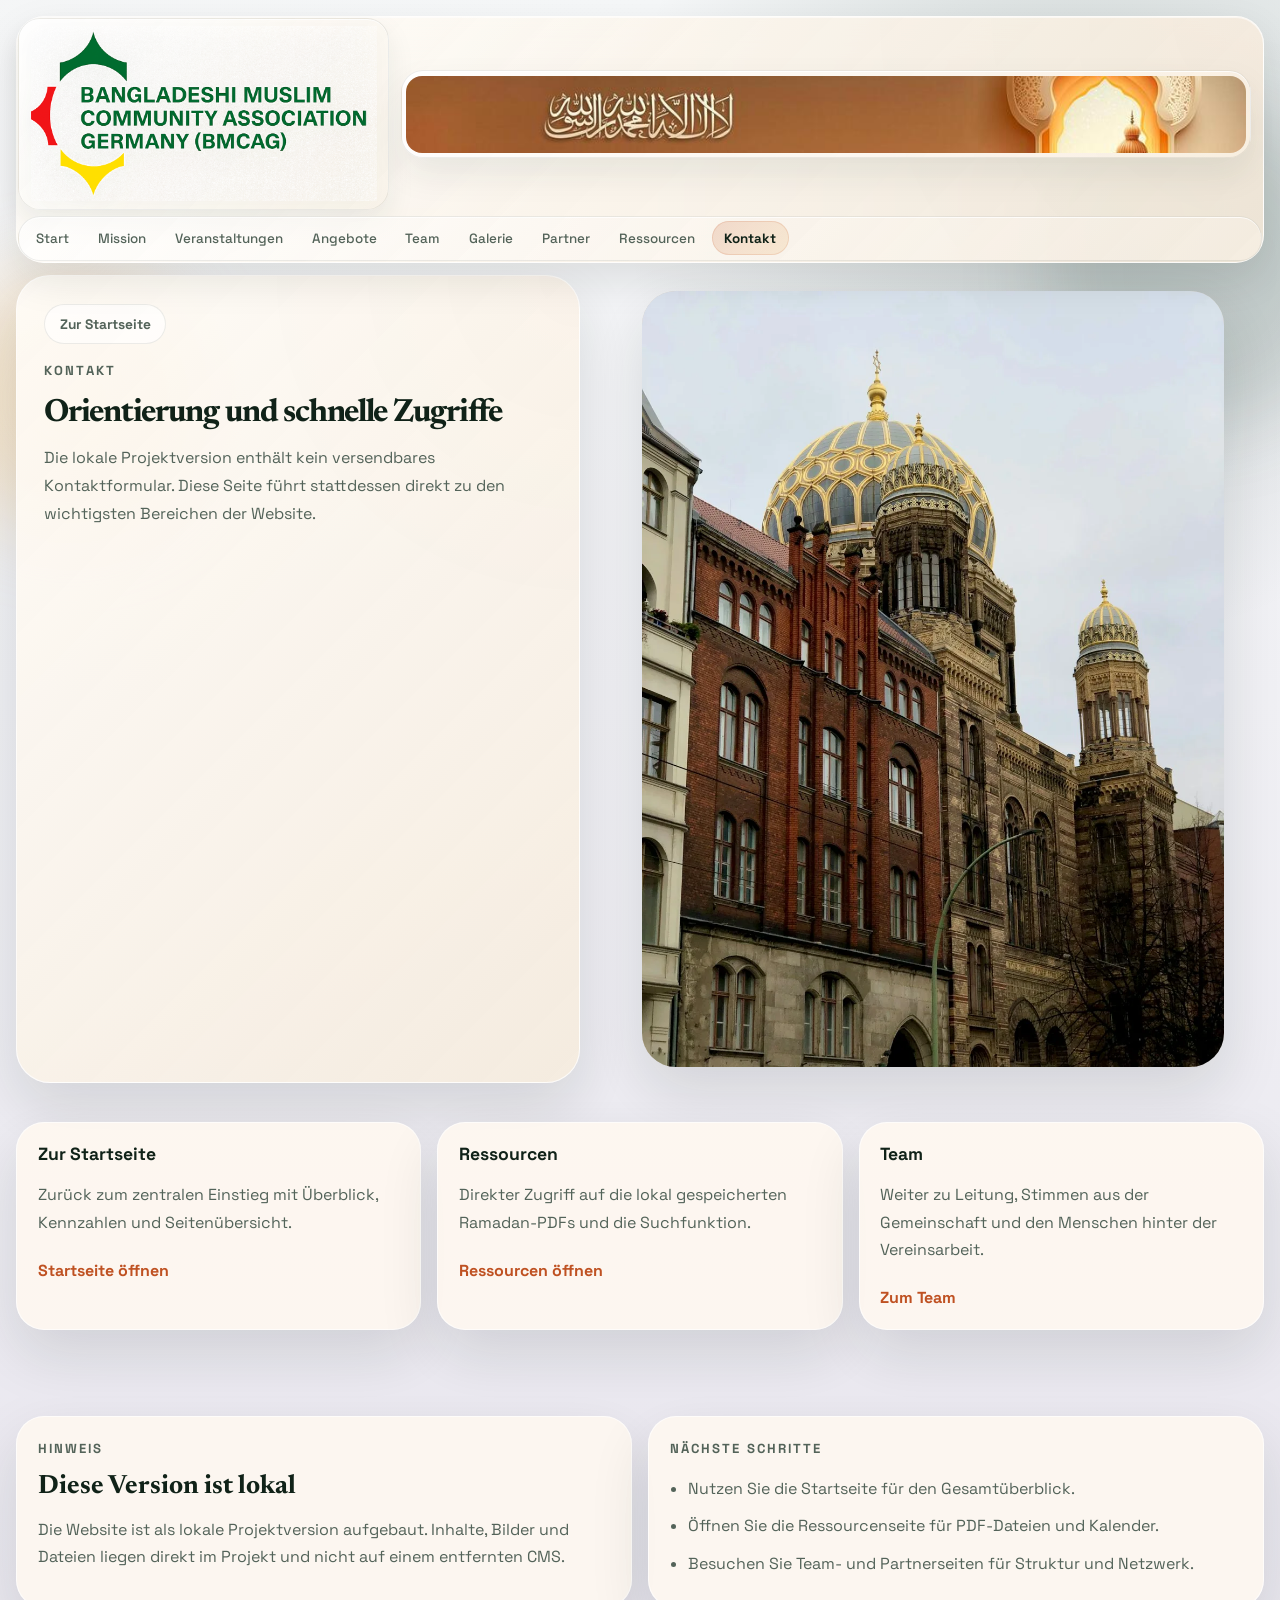
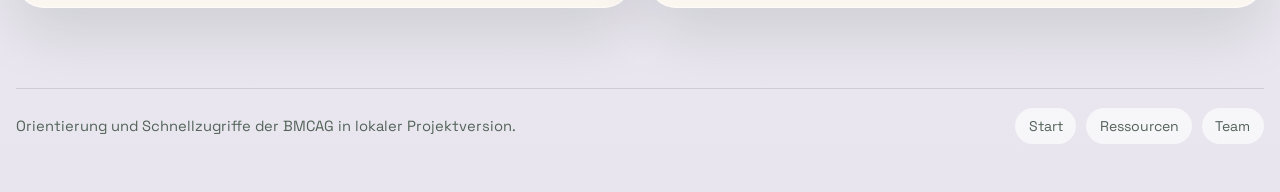
==== commit bd31a5cc: "latest" ====
--- a/contact.html
+++ b/contact.html
@@ -18,7 +18,9 @@
         <a class="brand" href="index.html" aria-label="Zur Startseite">
           <img class="brand-logo" src="media/logo-header.webp" alt="BMCAG" width="1100" height="557" loading="eager" decoding="async">
         </a>
-        
+        <div class="header-art" aria-hidden="true">
+          <img src="media/2025/10/header.webp" alt="" width="963" height="350" loading="eager" decoding="async">
+        </div>
         <button class="menu-toggle" type="button" aria-expanded="false" aria-controls="site-nav">Menü</button>
       </div>
       <nav class="site-nav" id="site-nav" aria-label="Hauptnavigation">
--- a/styles.css
+++ b/styles.css
@@ -29,7 +29,7 @@
   color: var(--text);
   font-family: var(--font-body);
   background:
-    radial-gradient(circle at top left, rgba(191, 81, 34, 0.18), transparent 30%),
+    radial-gradient(circle at top left, rgba(243, 241, 240, 0.18), transparent 30%),
     radial-gradient(circle at 85% 10%, rgba(24, 57, 47, 0.18), transparent 24%),
     linear-gradient(180deg, #f5f7f8 0%, #e8e5ee 100%);
 }
@@ -81,21 +81,21 @@
 .site-header {
   position: sticky;
   top: 1rem;
-  z-index: 20;
-  display: grid;
-  gap: 1rem;
-  padding: 1.05rem;
-  margin-bottom: 2rem;
+  z-index: 10;
+  display: grid;
+  gap: 0.32rem;
+  padding: 0.05rem;
+  margin-bottom: 0.8rem;
   background:
     linear-gradient(135deg, rgba(255, 252, 247, 0.92), rgba(246, 235, 219, 0.84)),
     radial-gradient(circle at top right, rgba(191, 81, 34, 0.12), transparent 34%),
     radial-gradient(circle at 10% 18%, rgba(24, 57, 47, 0.08), transparent 24%);
   border: 1px solid rgba(255, 255, 255, 0.78);
-  border-radius: 34px;
+  border-radius: 28px;
   backdrop-filter: blur(18px);
   box-shadow:
     inset 0 1px 0 rgba(255, 255, 255, 0.58),
-    0 18px 44px rgba(16, 34, 24, 0.1);
+    0 16px 40px rgba(16, 34, 24, 0.1);
   transition: transform 180ms ease, box-shadow 180ms ease, background 180ms ease;
 }
 
@@ -123,9 +123,9 @@
   position: relative;
   z-index: 1;
   display: grid;
-  grid-template-columns: minmax(0, 1fr) auto auto;
-  align-items: stretch;
-  gap: 1rem;
+  grid-template-columns: auto minmax(0, 1fr) auto;
+  align-items: center;
+  gap: 0.7rem;
 }
 
 .brand {
@@ -133,8 +133,8 @@
   display: inline-flex;
   align-items: center;
   min-width: 0;
-  padding: 0.72rem 0.95rem 0.74rem 1rem;
-  border-radius: 28px;
+  padding: 0.48rem 0.72rem 0.5rem 0.78rem;
+  border-radius: 22px;
   background:
     linear-gradient(135deg, rgba(255, 255, 255, 0.96), rgba(250, 244, 234, 0.88)),
     radial-gradient(circle at 12% 20%, rgba(24, 57, 47, 0.08), transparent 22%),
@@ -142,7 +142,7 @@
   border: 1px solid rgba(16, 34, 24, 0.08);
   box-shadow:
     inset 0 1px 0 rgba(255, 255, 255, 0.82),
-    0 16px 34px rgba(16, 34, 24, 0.08);
+    0 12px 28px rgba(16, 34, 24, 0.08);
   overflow: hidden;
   transition: transform 160ms ease, box-shadow 160ms ease, border-color 160ms ease;
 }
@@ -169,11 +169,37 @@
   position: relative;
   z-index: 1;
   display: block;
-  width: clamp(16rem, 34vw, 31rem);
+  width: clamp(12rem, 27vw, 22rem);
   max-width: 100%;
   height: auto;
   object-fit: contain;
-  filter: drop-shadow(0 8px 16px rgba(16, 34, 24, 0.08));
+  filter: drop-shadow(0 6px 12px rgba(16, 34, 24, 0.08));
+}
+
+.header-art {
+  position: relative;
+  display: flex;
+  align-items: center;
+  min-width: 0;
+  padding: 0.28rem;
+  border-radius: 22px;
+  background:
+    linear-gradient(135deg, rgba(255, 255, 255, 0.94), rgba(249, 240, 227, 0.9)),
+    radial-gradient(circle at 100% 50%, rgba(191, 81, 34, 0.12), transparent 40%);
+  border: 1px solid rgba(16, 34, 24, 0.08);
+  box-shadow:
+    inset 0 1px 0 rgba(255, 255, 255, 0.82),
+    0 16px 34px rgba(16, 34, 24, 0.08);
+  overflow: hidden;
+}
+
+.header-art img {
+  display: block;
+  width: 100%;
+  height: clamp(4rem, 6vw, 4.8rem);
+  object-fit: cover;
+  object-position: center;
+  border-radius: 16px;
 }
 
 .header-utility {
@@ -242,12 +268,12 @@
   display: flex;
   align-items: center;
   justify-content: flex-start;
-  gap: 0.35rem;
+  gap: 0.25rem;
   flex-wrap: wrap;
-  padding: 0.45rem;
+  padding: 0.28rem;
   background: linear-gradient(135deg, rgba(255, 255, 255, 0.68), rgba(248, 240, 229, 0.6));
   border: 1px solid rgba(16, 34, 24, 0.08);
-  border-radius: 26px;
+  border-radius: 22px;
   box-shadow: inset 0 1px 0 rgba(255, 255, 255, 0.74);
   overflow-x: auto;
   scrollbar-width: none;
@@ -258,10 +284,10 @@
 }
 
 .site-nav a {
-  padding: 0.72rem 0.96rem;
+  padding: 0.54rem 0.78rem;
   border-radius: 999px;
   color: var(--muted);
-  font-size: 0.88rem;
+  font-size: 0.84rem;
   font-weight: 500;
   white-space: nowrap;
   transition: background 160ms ease, color 160ms ease, transform 160ms ease, box-shadow 160ms ease;
@@ -285,12 +311,12 @@
 .menu-toggle {
   display: none;
   border: 1px solid rgba(16, 34, 24, 0.08);
-  padding: 0.82rem 1rem;
+  padding: 0.64rem 0.9rem;
   border-radius: 999px;
   background: linear-gradient(135deg, rgba(255, 255, 255, 0.92), rgba(244, 236, 222, 0.88));
   box-shadow: inset 0 1px 0 rgba(255, 255, 255, 0.78);
   color: var(--surface-dark);
-  font-size: 0.88rem;
+  font-size: 0.84rem;
   font-weight: 700;
   font: inherit;
 }
@@ -395,7 +421,7 @@
 .subpage-hero__copy h1 {
   margin: 0;
   font-family: var(--font-display);
-  font-size: clamp(2.8rem, 6vw, 5rem);
+  font-size: clamp(1.2rem, 2.8vw, 2rem);
   line-height: 0.94;
   letter-spacing: -0.04em;
 }
@@ -557,7 +583,7 @@
 }
 
 .hero h1 {
-  font-size: clamp(3rem, 8vw, 6.25rem);
+  font-size: clamp(1.4rem, 2.6vw, 2.8rem);
   letter-spacing: -0.04em;
 }
 
@@ -1096,8 +1122,8 @@
   }
 
   .site-header {
-    padding: 0.85rem;
-    border-radius: 30px;
+    padding: 0.45rem;
+    border-radius: 24px;
   }
 
   .site-header__topline {
@@ -1105,9 +1131,13 @@
     align-items: start;
   }
 
+  .header-art {
+    display: none;
+  }
+
   .brand {
-    padding: 0.58rem 0.72rem;
-    border-radius: 24px;
+    padding: 0.42rem 0.58rem;
+    border-radius: 18px;
   }
 
   .header-utility {
@@ -1130,14 +1160,14 @@
 
   .site-nav {
     position: absolute;
-    top: calc(100% + 0.6rem);
+    top: calc(100% + 0.35rem);
     left: 0;
     right: 0;
     display: none;
     flex-direction: column;
     align-items: stretch;
-    padding: 0.8rem;
-    border-radius: 28px;
+    padding: 0.6rem;
+    border-radius: 22px;
     background: rgba(255, 250, 244, 0.96);
     border: 1px solid rgba(255, 255, 255, 0.8);
     box-shadow: var(--shadow);
@@ -1152,7 +1182,7 @@
   }
 
   .brand-logo {
-    width: min(100%, 18rem);
+    width: min(100%, 15rem);
   }
 
   .events-grid,
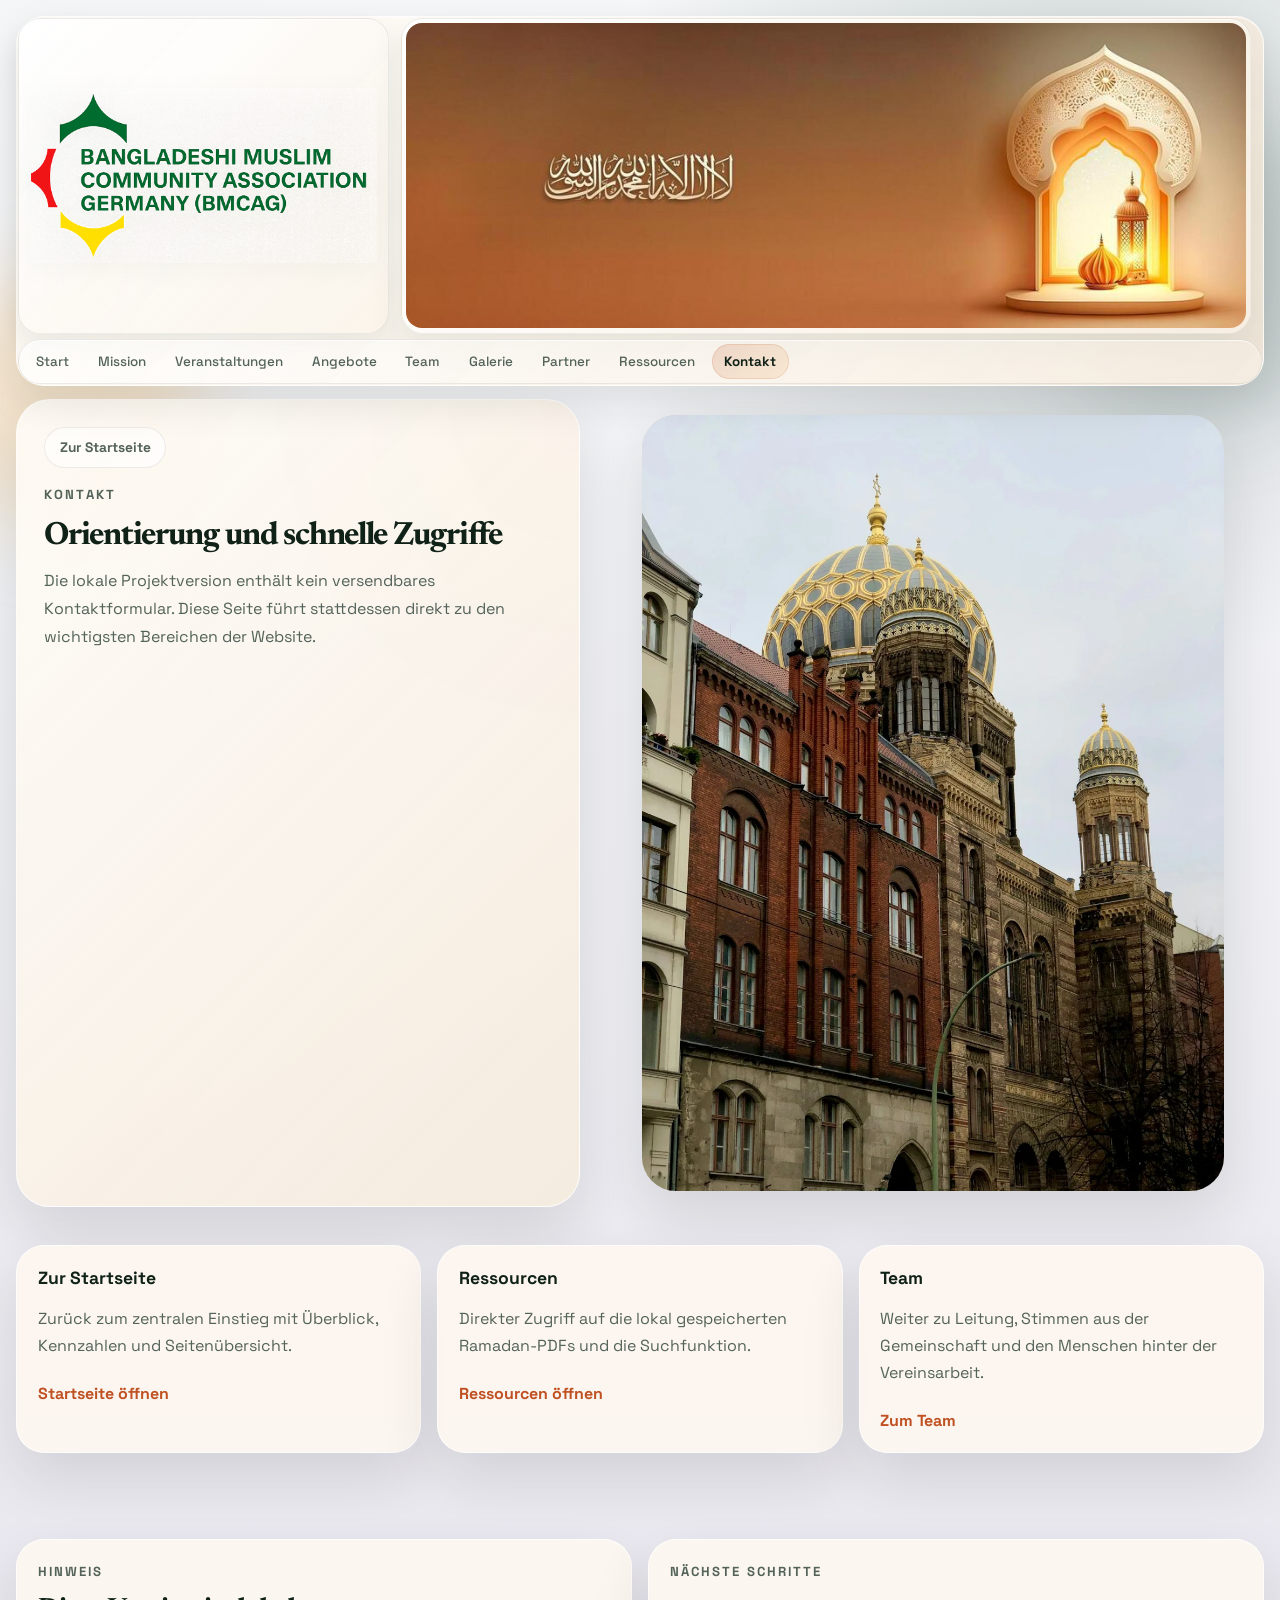
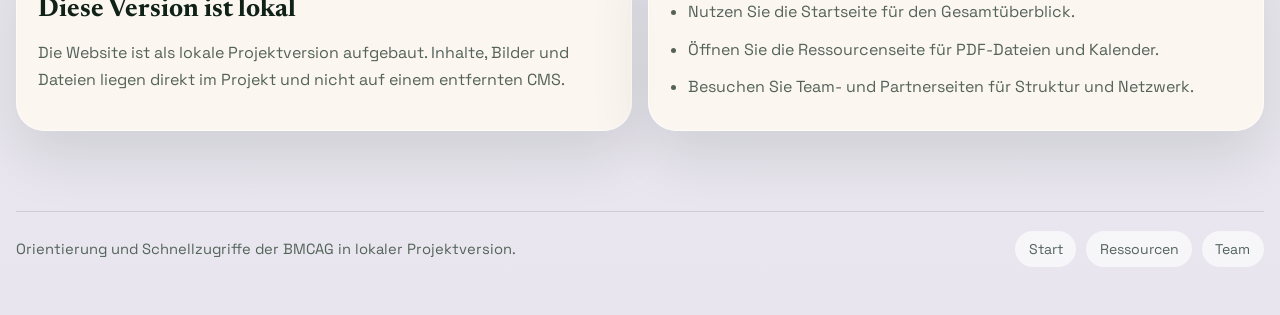
==== commit 9f024b14: "latest" ====
--- a/contact.html
+++ b/contact.html
@@ -19,7 +19,7 @@
           <img class="brand-logo" src="media/logo-header.webp" alt="BMCAG" width="1100" height="557" loading="eager" decoding="async">
         </a>
         <div class="header-art" aria-hidden="true">
-          <img src="media/2025/10/header.webp" alt="" width="963" height="350" loading="eager" decoding="async">
+          <img src="media/2025/10/header.webp" alt="" width="2400" height="557" loading="eager" decoding="async">
         </div>
         <button class="menu-toggle" type="button" aria-expanded="false" aria-controls="site-nav">Menü</button>
       </div>
--- a/styles.css
+++ b/styles.css
@@ -124,7 +124,7 @@
   z-index: 1;
   display: grid;
   grid-template-columns: auto minmax(0, 1fr) auto;
-  align-items: center;
+  align-items: stretch;
   gap: 0.7rem;
 }
 
@@ -132,6 +132,7 @@
   position: relative;
   display: inline-flex;
   align-items: center;
+  align-self: stretch;
   min-width: 0;
   padding: 0.48rem 0.72rem 0.5rem 0.78rem;
   border-radius: 22px;
@@ -180,7 +181,10 @@
   position: relative;
   display: flex;
   align-items: center;
+  align-self: stretch;
   min-width: 0;
+  width: 100%;
+  max-width: none;
   padding: 0.28rem;
   border-radius: 22px;
   background:
@@ -191,12 +195,14 @@
     inset 0 1px 0 rgba(255, 255, 255, 0.82),
     0 16px 34px rgba(16, 34, 24, 0.08);
   overflow: hidden;
+  justify-self: stretch;
 }
 
 .header-art img {
   display: block;
   width: 100%;
-  height: clamp(4rem, 6vw, 4.8rem);
+  height: 100%;
+  min-height: 100%;
   object-fit: cover;
   object-position: center;
   border-radius: 16px;
@@ -310,6 +316,7 @@
 
 .menu-toggle {
   display: none;
+  align-self: center;
   border: 1px solid rgba(16, 34, 24, 0.08);
   padding: 0.64rem 0.9rem;
   border-radius: 999px;
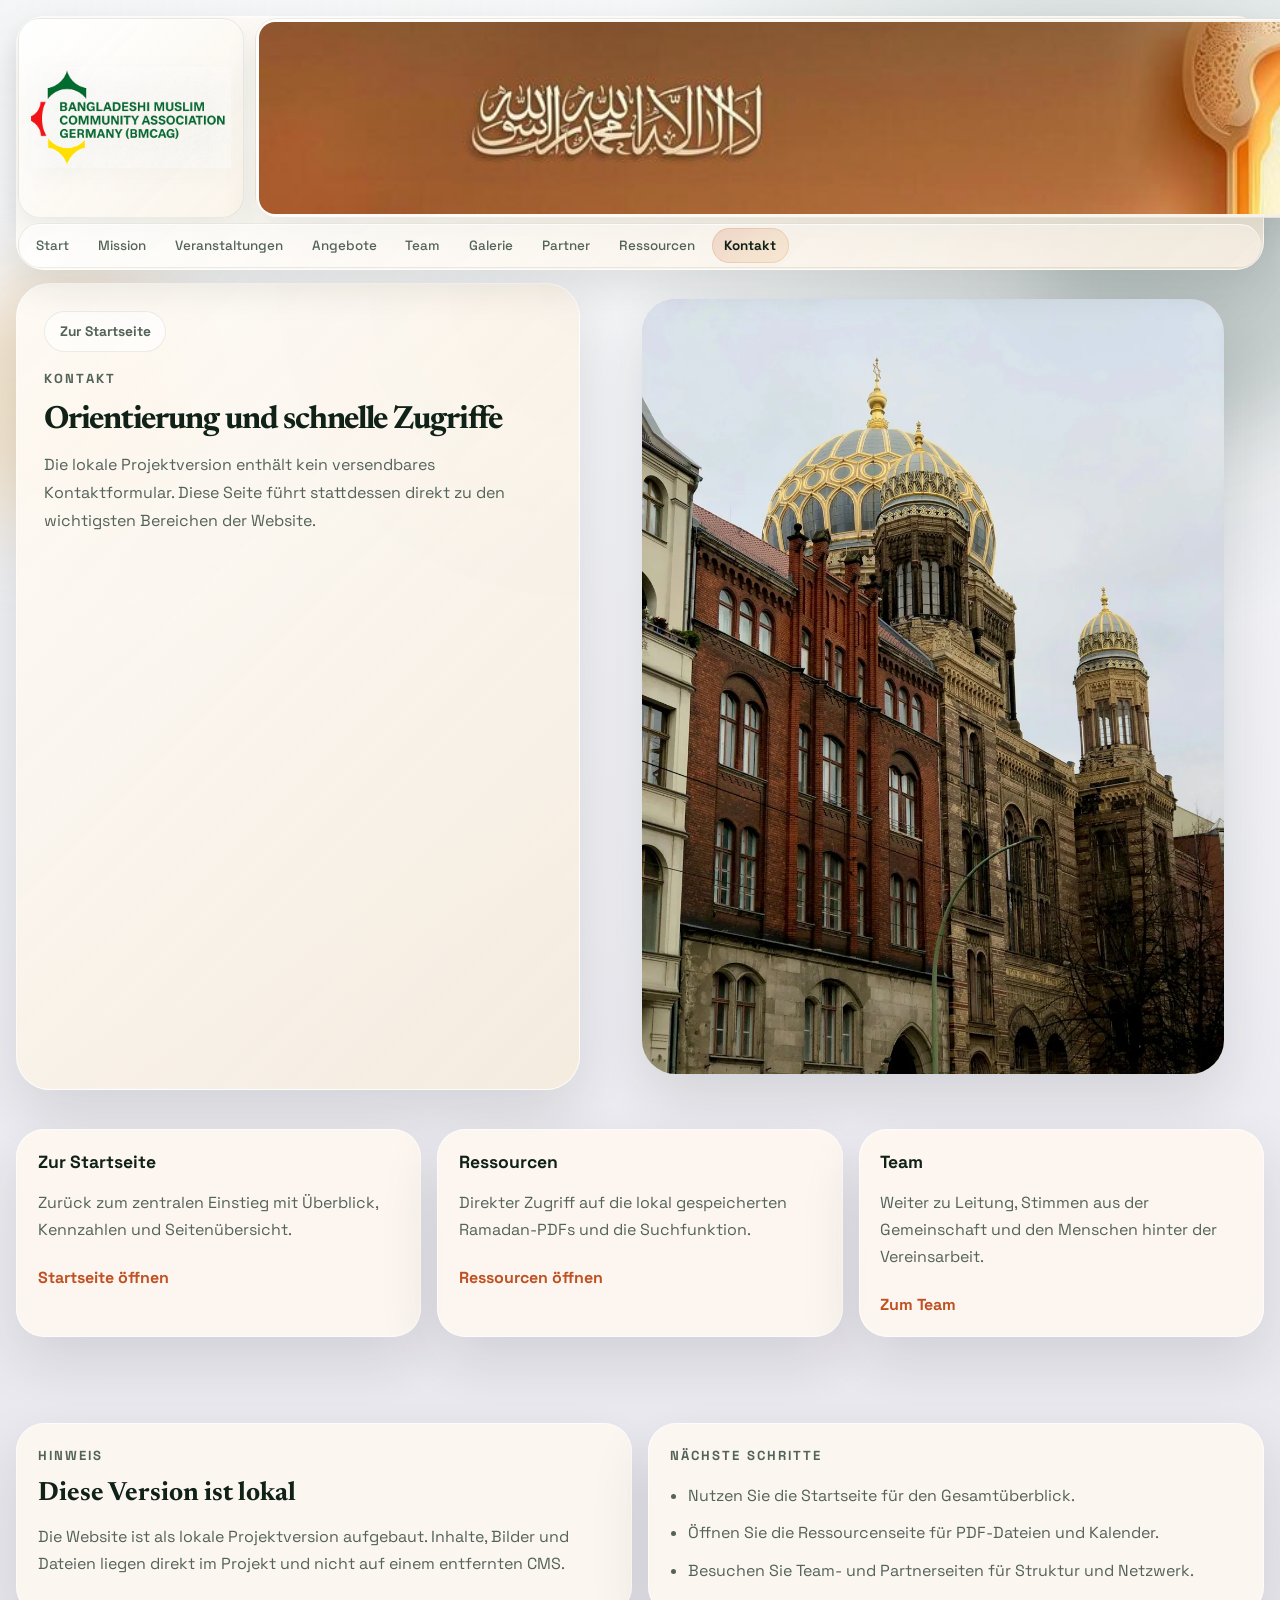
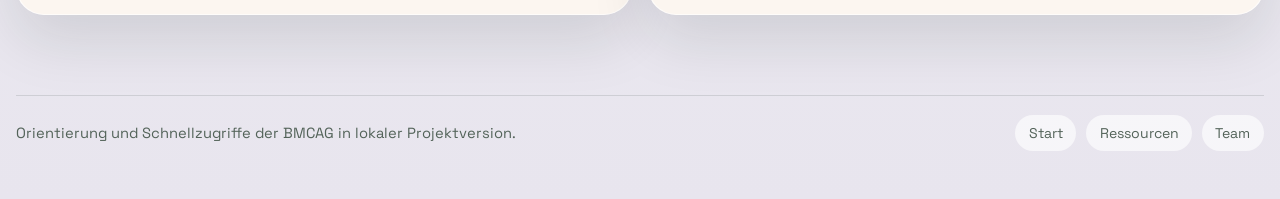
==== commit 5ecb050c: "latest" ====
--- a/contact.html
+++ b/contact.html
@@ -16,10 +16,10 @@
     <header class="site-header">
       <div class="site-header__topline">
         <a class="brand" href="index.html" aria-label="Zur Startseite">
-          <img class="brand-logo" src="media/logo-header.webp" alt="BMCAG" width="1100" height="557" loading="eager" decoding="async">
+          <img class="brand-logo" src="media/logo-header.webp" alt="BMCAG"  loading="eager" decoding="async">
         </a>
         <div class="header-art" aria-hidden="true">
-          <img src="media/2025/10/header.webp" alt="" width="2400" height="557" loading="eager" decoding="async">
+          <img src="media/2025/10/header.webp" alt=""  loading="eager" decoding="async">
         </div>
         <button class="menu-toggle" type="button" aria-expanded="false" aria-controls="site-nav">Menü</button>
       </div>
--- a/styles.css
+++ b/styles.css
@@ -171,7 +171,9 @@
   z-index: 1;
   display: block;
   width: clamp(12rem, 27vw, 22rem);
-  max-width: 100%;
+  max-width: 200px;
+  height: 200px;
+  object-fit: contain;
   height: auto;
   object-fit: contain;
   filter: drop-shadow(0 6px 12px rgba(16, 34, 24, 0.08));
@@ -183,9 +185,10 @@
   align-items: center;
   align-self: stretch;
   min-width: 0;
-  width: 100%;
+  width: 1300px;
+  height: 200px;
   max-width: none;
-  padding: 0.28rem;
+  padding: 0.2rem;
   border-radius: 22px;
   background:
     linear-gradient(135deg, rgba(255, 255, 255, 0.94), rgba(249, 240, 227, 0.9)),
